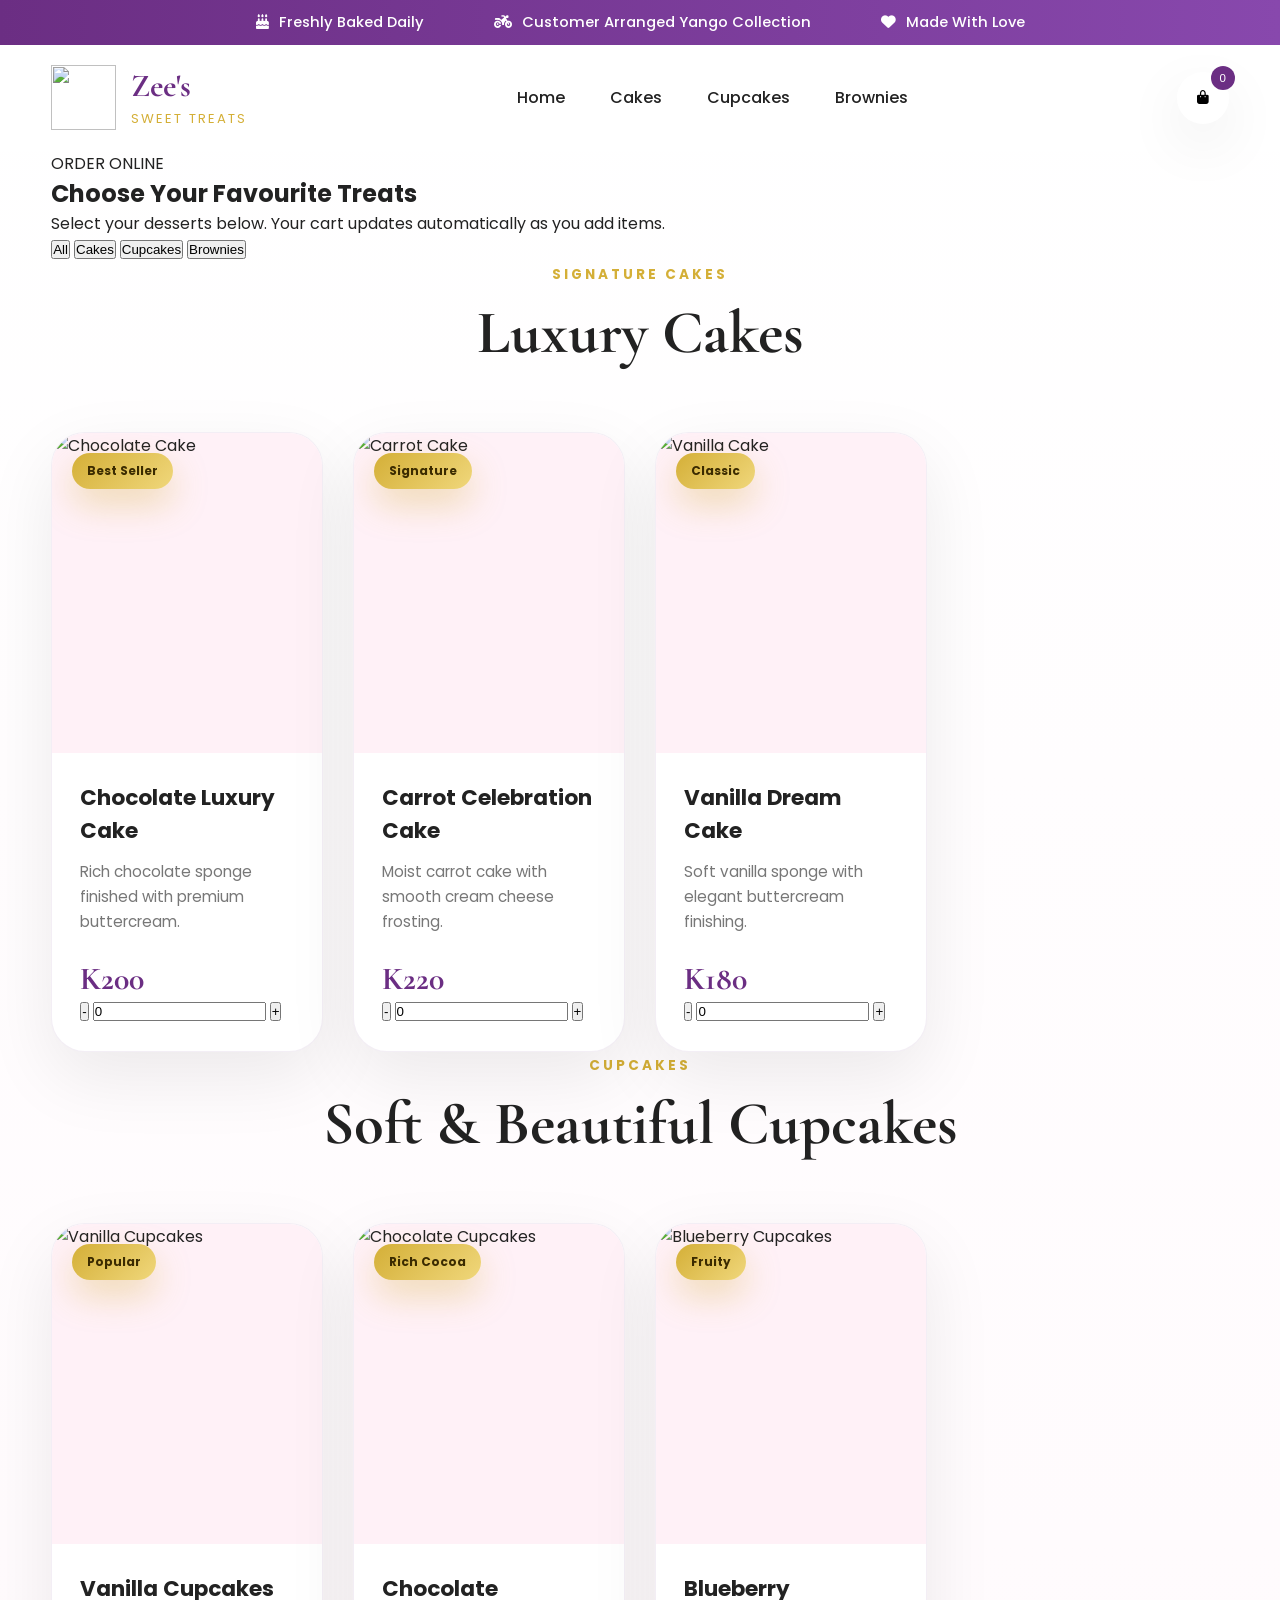
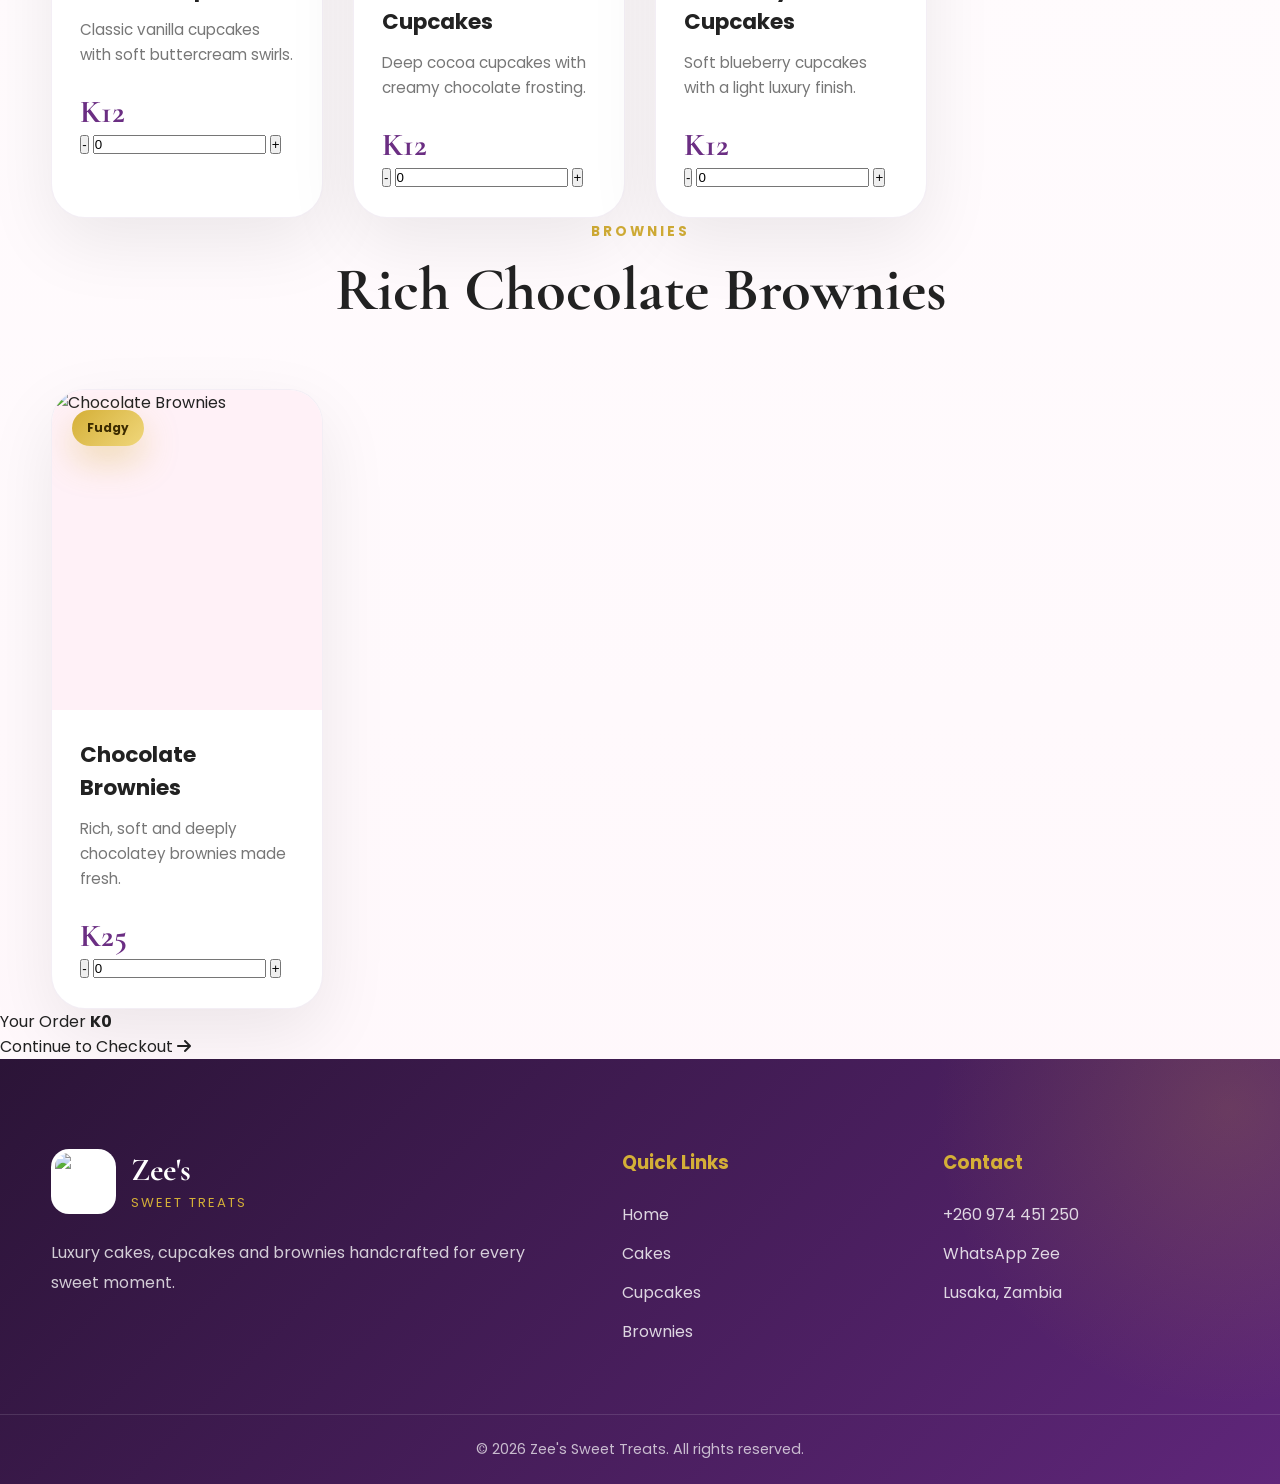
==== order.html @ d823a47c "Create order.html" ====
<!DOCTYPE html>
<html lang="en">

<head>

<meta charset="UTF-8">

<meta name="viewport" content="width=device-width, initial-scale=1.0">

<title>Order Online | Zee's Sweet Treats</title>

<meta
name="description"
content="Order luxury cakes, cupcakes and brownies online from Zee's Sweet Treats.">

<link rel="preconnect" href="https://fonts.googleapis.com">

<link rel="preconnect" href="https://fonts.gstatic.com" crossorigin>

<link href="https://fonts.googleapis.com/css2?family=Cormorant+Garamond:wght@400;500;600;700&family=Poppins:wght@300;400;500;600;700&display=swap" rel="stylesheet">

<link
rel="stylesheet"
href="https://cdnjs.cloudflare.com/ajax/libs/font-awesome/6.6.0/css/all.min.css"
/>

<link rel="stylesheet" href="style.css">

</head>

<body class="menu-page">

<!-- ======================================== -->
<!-- Announcement -->
<!-- ======================================== -->

<div class="announcement">

<div class="announcement-content">

<div class="announcement-item">

<i class="fa-solid fa-cake-candles"></i>

Freshly Baked Daily

</div>

<div class="announcement-item">

<i class="fa-solid fa-motorcycle"></i>

Customer Arranged Yango Collection

</div>

<div class="announcement-item">

<i class="fa-solid fa-heart"></i>

Made With Love

</div>

</div>

</div>

<!-- ======================================== -->
<!-- NAVIGATION -->
<!-- ======================================== -->

<header class="navbar">

<div class="container">

<a href="index.html" class="logo">

<img src="logo.png">

<div class="logo-text">

<h2>Zee's</h2>

<span>Sweet Treats</span>

</div>

</a>

<nav>

<ul>

<li><a href="index.html">Home</a></li>

<li><a href="#cakes">Cakes</a></li>

<li><a href="#cupcakes">Cupcakes</a></li>

<li><a href="#brownies">Brownies</a></li>

</ul>

</nav>

<div class="nav-buttons">

<button class="cart-button">

<i class="fa-solid fa-bag-shopping"></i>

<span class="cart-count">

0

</span>

</button>

</div>

</div>

</header>

<!-- ======================================== -->
<!-- HERO -->
<!-- ======================================== -->

<section class="menu-hero">

<div class="container">

<div class="menu-header">

<span>

ORDER ONLINE

</span>

<h1>

Choose Your

Favourite Treats

</h1>

<p>

Select your desserts below.
Your cart updates automatically as you add items.

</p>

</div>

</div>

</section>

<!-- ======================================== -->
<!-- CATEGORY FILTERS -->
<!-- ======================================== -->

<section class="category-filter">

<div class="container">

<div class="filter-buttons">

<button class="filter-btn active">

All

</button>

<button class="filter-btn">

Cakes

</button>

<button class="filter-btn">

Cupcakes

</button>

<button class="filter-btn">

Brownies

</button>

</div>

</div>

</section>

<!-- ======================================== -->
<!-- CAKES -->
<!-- ======================================== -->

<section
class="menu-products"
id="cakes">

<div class="container">

<div class="section-heading">

<span>

SIGNATURE CAKES

</span>

<h2>

Luxury Cakes

</h2>

</div>

<div class="product-grid">

<!-- Product -->

<div class="product-card">

<div class="product-image">

<img
src="images/products/chocolate-cake.png"
alt="Chocolate Cake">

<span class="product-badge">

Best Seller

</span>

</div>

<div class="product-info">

<h3>

Chocolate Luxury Cake

</h3>

<p>

Rich chocolate sponge finished with premium buttercream.

</p>

<div class="price">

K200

</div>

<div class="quantity-selector">

<button
class="minus"
data-product="Chocolate Luxury Cake">

-

</button>

<input
type="number"
value="0"
min="0"
readonly
id="qty-cake-1">

<button
class="plus"
data-name="Chocolate Luxury Cake"
data-price="200"
data-target="qty-cake-1">

+

</button>

</div>

</div>

</div>

<!-- Product -->

<div class="product-card">

<div class="product-image">

<img
src="images/products/carrot-cake.png"
alt="Carrot Cake">

<span class="product-badge">

Signature

</span>

</div>

<div class="product-info">

<h3>

Carrot Celebration Cake

</h3>

<p>

Moist carrot cake with smooth cream cheese frosting.

</p>

<div class="price">

K220

</div>

<div class="quantity-selector">

<button
class="minus"
data-product="Carrot Celebration Cake">

-

</button>

<input
type="number"
value="0"
min="0"
readonly
id="qty-cake-2">

<button
class="plus"
data-name="Carrot Celebration Cake"
data-price="220"
data-target="qty-cake-2">

+

</button>

</div>

</div>

</div>
<!-- Product -->

<div class="product-card">

<div class="product-image">

<img
src="images/products/vanilla-cake.png"
alt="Vanilla Cake">

<span class="product-badge">

Classic

</span>

</div>

<div class="product-info">

<h3>

Vanilla Dream Cake

</h3>

<p>

Soft vanilla sponge with elegant buttercream finishing.

</p>

<div class="price">

K180

</div>

<div class="quantity-selector">

<button
class="minus"
data-product="Vanilla Dream Cake">

-

</button>

<input
type="number"
value="0"
min="0"
readonly
id="qty-cake-3">

<button
class="plus"
data-name="Vanilla Dream Cake"
data-price="180"
data-target="qty-cake-3">

+

</button>

</div>

</div>

</div>

</div>

</div>

</section>

<!-- ======================================== -->
<!-- CUPCAKES -->
<!-- ======================================== -->

<section
class="menu-products"
id="cupcakes">

<div class="container">

<div class="section-heading">

<span>

CUPCAKES

</span>

<h2>

Soft & Beautiful Cupcakes

</h2>

</div>

<div class="product-grid">

<div class="product-card">

<div class="product-image">

<img
src="images/products/vanilla-cupcakes.png"
alt="Vanilla Cupcakes">

<span class="product-badge">

Popular

</span>

</div>

<div class="product-info">

<h3>

Vanilla Cupcakes

</h3>

<p>

Classic vanilla cupcakes with soft buttercream swirls.

</p>

<div class="price">

K12

</div>

<div class="quantity-selector">

<button
class="minus"
data-product="Vanilla Cupcakes">

-

</button>

<input
type="number"
value="0"
min="0"
readonly
id="qty-cup-1">

<button
class="plus"
data-name="Vanilla Cupcakes"
data-price="12"
data-target="qty-cup-1">

+

</button>

</div>

</div>

</div>

<div class="product-card">

<div class="product-image">

<img
src="images/products/chocolate-cupcakes.png"
alt="Chocolate Cupcakes">

<span class="product-badge">

Rich Cocoa

</span>

</div>

<div class="product-info">

<h3>

Chocolate Cupcakes

</h3>

<p>

Deep cocoa cupcakes with creamy chocolate frosting.

</p>

<div class="price">

K12

</div>

<div class="quantity-selector">

<button
class="minus"
data-product="Chocolate Cupcakes">

-

</button>

<input
type="number"
value="0"
min="0"
readonly
id="qty-cup-2">

<button
class="plus"
data-name="Chocolate Cupcakes"
data-price="12"
data-target="qty-cup-2">

+

</button>

</div>

</div>

</div>

<div class="product-card">

<div class="product-image">

<img
src="images/products/blueberry-cupcakes.png"
alt="Blueberry Cupcakes">

<span class="product-badge">

Fruity

</span>

</div>

<div class="product-info">

<h3>

Blueberry Cupcakes

</h3>

<p>

Soft blueberry cupcakes with a light luxury finish.

</p>

<div class="price">

K12

</div>

<div class="quantity-selector">

<button
class="minus"
data-product="Blueberry Cupcakes">

-

</button>

<input
type="number"
value="0"
min="0"
readonly
id="qty-cup-3">

<button
class="plus"
data-name="Blueberry Cupcakes"
data-price="12"
data-target="qty-cup-3">

+

</button>

</div>

</div>

</div>

</div>

</div>

</section>
<!-- ======================================== -->
<!-- BROWNIES -->
<!-- ======================================== -->

<section class="menu-products" id="brownies">

<div class="container">

<div class="section-heading">

<span>BROWNIES</span>

<h2>Rich Chocolate Brownies</h2>

</div>

<div class="product-grid">

<div class="product-card">

<div class="product-image">

<img src="images/products/brownies.png" alt="Chocolate Brownies">

<span class="product-badge">Fudgy</span>

</div>

<div class="product-info">

<h3>Chocolate Brownies</h3>

<p>Rich, soft and deeply chocolatey brownies made fresh.</p>

<div class="price">K25</div>

<div class="quantity-selector">

<button class="minus" data-product="Chocolate Brownies">-</button>

<input type="number" value="0" min="0" readonly id="qty-brownie-1">

<button class="plus" data-name="Chocolate Brownies" data-price="25" data-target="qty-brownie-1">+</button>

</div>

</div>

</div>

</div>

</div>

</section>

<!-- ======================================== -->
<!-- ORDER SUMMARY -->
<!-- ======================================== -->

<div class="order-summary-bar">

<div>

<span>Your Order</span>

<strong id="orderTotal">K0</strong>

</div>

<a href="checkout.html" id="checkoutBtn">

Continue to Checkout

<i class="fa-solid fa-arrow-right"></i>

</a>

</div>

<!-- ======================================== -->
<!-- FOOTER -->
<!-- ======================================== -->

<footer class="footer">

<div class="container footer-grid">

<div class="footer-brand">

<a href="index.html" class="logo footer-logo">

<img src="logo.png" alt="Zee's Sweet Treats Logo">

<div class="logo-text">

<h2>Zee's</h2>

<span>Sweet Treats</span>

</div>

</a>

<p>Luxury cakes, cupcakes and brownies handcrafted for every sweet moment.</p>

</div>

<div class="footer-links">

<h4>Quick Links</h4>

<a href="index.html">Home</a>

<a href="#cakes">Cakes</a>

<a href="#cupcakes">Cupcakes</a>

<a href="#brownies">Brownies</a>

</div>

<div class="footer-links">

<h4>Contact</h4>

<a href="tel:+260974451250">+260 974 451 250</a>

<a href="https://wa.me/260974451250" target="_blank">WhatsApp Zee</a>

<a href="#">Lusaka, Zambia</a>

</div>

</div>

<div class="footer-bottom">

<p>© 2026 Zee's Sweet Treats. All rights reserved.</p>

</div>

</footer>

<script src="order.js"></script>

</body>

</html>
---- style.css ----
/*====================================================

ZEE'S SWEET TREATS

Luxury Website

====================================================*/

@import url('https://fonts.googleapis.com/css2?family=Cormorant+Garamond:wght@400;500;600;700&family=Poppins:wght@300;400;500;600;700&display=swap');

:root{

--primary:#6B2E83;
--primary-light:#8D53B2;

--gold:#D4AF37;

--cream:#FFF8F3;

--pink:#FFF3F8;

--white:#ffffff;

--text:#222;

--text-light:#777;

--border:#ececec;

--radius:22px;

--transition:.35s ease;

--shadow:

0 20px 60px rgba(0,0,0,.08);

--shadow-hover:

0 30px 80px rgba(0,0,0,.14);

}

*{

margin:0;

padding:0;

box-sizing:border-box;

}

html{

scroll-behavior:smooth;

}

body{

font-family:Poppins,sans-serif;

background:

linear-gradient(180deg,#fff,#fff7fb);

color:var(--text);

overflow-x:hidden;

}

img{

max-width:100%;

display:block;

}

a{

text-decoration:none;

color:inherit;

}

.container{

width:min(1320px,92%);

margin:auto;

}

/*====================================

Announcement

====================================*/

.announcement{

background:

linear-gradient(90deg,

var(--primary),

#8848ad);

color:white;

padding:12px 0;

font-size:.92rem;

}

.announcement-content{

display:flex;

justify-content:center;

gap:70px;

flex-wrap:wrap;

}

.announcement-item{

display:flex;

align-items:center;

gap:10px;

font-weight:500;

}

/*====================================

Navbar

====================================*/

.navbar{

position:sticky;

top:0;

z-index:999;

backdrop-filter:blur(18px);

background:

rgba(255,255,255,.75);

border-bottom:

1px solid rgba(255,255,255,.4);

}

.navbar .container{

display:flex;

align-items:center;

justify-content:space-between;

padding:20px 0;

}

.logo{

display:flex;

align-items:center;

gap:15px;

}

.logo img{

width:65px;

height:65px;

object-fit:contain;

}

.logo-text h2{

font-family:

'Cormorant Garamond',serif;

font-size:2rem;

color:var(--primary);

}

.logo-text span{

font-size:.82rem;

letter-spacing:2px;

color:var(--gold);

text-transform:uppercase;

}

nav ul{

display:flex;

list-style:none;

gap:45px;

}

nav li{

position:relative;

}

nav a{

font-weight:500;

transition:.3s;

}

nav a:hover{

color:var(--primary);

}

nav a::after{

content:"";

position:absolute;

left:0;

bottom:-8px;

width:0;

height:2px;

background:var(--gold);

transition:.35s;

}

nav a:hover::after{

width:100%;

}

.nav-buttons{

display:flex;

align-items:center;

gap:18px;

}

.cart-button{

width:52px;

height:52px;

border-radius:50%;

border:none;

cursor:pointer;

background:white;

box-shadow:var(--shadow);

position:relative;

transition:.35s;

}

.cart-button:hover{

transform:translateY(-3px);

box-shadow:var(--shadow-hover);

}

.cart-count{

position:absolute;

top:-6px;

right:-6px;

background:var(--primary);

color:white;

width:24px;

height:24px;

display:flex;

align-items:center;

justify-content:center;

border-radius:50%;

font-size:.72rem;

}

.order-button{

padding:15px 28px;

border-radius:999px;

background:

linear-gradient(135deg,

var(--primary),

#9E62C2);

color:white;

font-weight:600;

transition:var(--transition);

box-shadow:

0 18px 40px rgba(107,46,131,.25);

}

.order-button:hover{

transform:translateY(-3px);

}

/*====================================

Hero

====================================*/

.hero{

padding:120px 0;

position:relative;

overflow:hidden;

}

.hero::before{

content:"";

position:absolute;

width:900px;

height:900px;

right:-320px;

top:-300px;

background:

radial-gradient(

rgba(212,175,55,.18),

transparent 70%

);

border-radius:50%;

}

.hero::after{

content:"";

position:absolute;

width:700px;

height:700px;

left:-300px;

bottom:-260px;

background:

radial-gradient(

rgba(107,46,131,.12),

transparent 70%

);

border-radius:50%;

}

.hero-grid{

display:grid;

grid-template-columns:

1fr

650px;

align-items:center;

gap:70px;

position:relative;

z-index:2;

}

.hero-badge{

display:inline-flex;

gap:12px;

padding:12px 20px;

border-radius:999px;

background:white;

box-shadow:var(--shadow);

margin-bottom:30px;

color:var(--primary);

font-weight:600;

}

.hero h1{

font-family:

'Cormorant Garamond',serif;

font-size:5rem;

line-height:1.05;

margin-bottom:25px;

}

.hero h1 span{

display:block;

color:var(--primary);

}

.hero p{

font-size:1.1rem;

color:var(--text-light);

line-height:1.9;

max-width:650px;

margin-bottom:40px;

}

.hero-buttons{

display:flex;

gap:20px;

margin-bottom:45px;

}

.primary-btn{

display:inline-flex;

align-items:center;

gap:12px;

padding:18px 34px;

border-radius:999px;

background:

linear-gradient(

135deg,

var(--primary),

#9B63BF);

color:white;

font-weight:600;

transition:.35s;

box-shadow:

0 25px 60px rgba(107,46,131,.22);

}

.primary-btn:hover{

transform:translateY(-4px);

}

.secondary-btn{

padding:18px 34px;

border-radius:999px;

border:2px solid var(--primary);

color:var(--primary);

font-weight:600;

transition:.35s;

}

.secondary-btn:hover{

background:var(--primary);

color:white;

}

.hero-features{

display:flex;

gap:35px;

margin-top:20px;

}

.feature{

display:flex;

align-items:center;

gap:15px;

}

.feature .icon{

width:60px;

height:60px;

border-radius:18px;

background:white;

display:flex;

align-items:center;

justify-content:center;

box-shadow:var(--shadow);

color:var(--primary);

font-size:1.2rem;

}

.feature h4{

margin-bottom:4px;

}

.feature p{

margin:0;

font-size:.9rem;

}
/*====================================

Hero Image

====================================*/

.hero-right{

position:relative;

}

.hero-image{

position:relative;

border-radius:45px;

background:

linear-gradient(145deg,

rgba(255,255,255,.9),

rgba(255,243,248,.9));

padding:35px;

box-shadow:

0 40px 100px rgba(107,46,131,.18);

}

.hero-image::before{

content:"";

position:absolute;

inset:30px;

border-radius:35px;

background:

radial-gradient(

rgba(212,175,55,.28),

transparent 70%);

z-index:-1;

filter:blur(40px);

}

.hero-image img{

width:100%;

height:620px;

object-fit:cover;

border-radius:36px;

}

.floating-card{

position:absolute;

background:

rgba(255,255,255,.88);

backdrop-filter:blur(16px);

border:

1px solid rgba(255,255,255,.6);

box-shadow:var(--shadow);

border-radius:22px;

padding:18px 24px;

animation:float 4s ease-in-out infinite;

}

.floating-card h5{

color:var(--gold);

font-size:1rem;

margin-bottom:5px;

}

.floating-card p{

margin:0;

font-size:.9rem;

color:var(--text);

font-weight:600;

}

.card-one{

left:-35px;

top:70px;

}

.card-two{

right:-30px;

bottom:80px;

animation-delay:1s;

}

@keyframes float{

0%,100%{

transform:translateY(0);

}

50%{

transform:translateY(-14px);

}

}

/*====================================

Section Headings

====================================*/

.section-heading{

text-align:center;

max-width:760px;

margin:0 auto 65px;

}

.section-heading span{

display:inline-block;

color:var(--gold);

font-size:.85rem;

letter-spacing:3px;

font-weight:700;

text-transform:uppercase;

margin-bottom:15px;

}

.section-heading h2{

font-family:

'Cormorant Garamond',serif;

font-size:3.8rem;

line-height:1.1;

color:var(--text);

margin-bottom:18px;

}

.section-heading p{

color:var(--text-light);

font-size:1.05rem;

line-height:1.8;

}

/*====================================

Services

====================================*/

.services{

padding:110px 0;

background:white;

position:relative;

}

.services-grid{

display:grid;

grid-template-columns:repeat(4,1fr);

gap:28px;

}

.service-card{

background:

linear-gradient(180deg,

#fff,

#fff8fb);

border:1px solid rgba(107,46,131,.08);

border-radius:30px;

padding:40px 30px;

text-align:center;

box-shadow:

0 20px 60px rgba(0,0,0,.05);

transition:.35s;

position:relative;

overflow:hidden;

}

.service-card::before{

content:"";

position:absolute;

inset:0;

background:

linear-gradient(

135deg,

rgba(107,46,131,.06),

rgba(212,175,55,.08));

opacity:0;

transition:.35s;

}

.service-card:hover::before{

opacity:1;

}

.service-card:hover{

transform:translateY(-10px);

box-shadow:var(--shadow-hover);

}

.service-icon{

width:78px;

height:78px;

border-radius:24px;

margin:0 auto 25px;

display:flex;

align-items:center;

justify-content:center;

background:

linear-gradient(135deg,

var(--primary),

#9B63BF);

color:white;

font-size:1.7rem;

box-shadow:

0 22px 45px rgba(107,46,131,.22);

position:relative;

z-index:2;

}

.service-card h3{

font-size:1.35rem;

margin-bottom:14px;

position:relative;

z-index:2;

}

.service-card p{

color:var(--text-light);

line-height:1.75;

font-size:.95rem;

position:relative;

z-index:2;

}

/*====================================

Products

====================================*/

.products{

padding:120px 0;

background:

linear-gradient(180deg,

#fff8fb,

#ffffff);

}

.product-grid{

display:grid;

grid-template-columns:repeat(4,1fr);

gap:30px;

}

.product-card{

background:white;

border-radius:34px;

overflow:hidden;

box-shadow:

0 25px 70px rgba(0,0,0,.08);

transition:.4s;

border:1px solid rgba(107,46,131,.08);

position:relative;

}

.product-card:hover{

transform:translateY(-12px);

box-shadow:

0 35px 95px rgba(107,46,131,.17);

}

.product-image{

height:320px;

position:relative;

overflow:hidden;

background:#fff1f7;

}

.product-image img{

width:100%;

height:100%;

object-fit:cover;

transition:.6s;

}

.product-card:hover .product-image img{

transform:scale(1.08);

}

.product-badge{

position:absolute;

top:20px;

left:20px;

background:

linear-gradient(135deg,

var(--gold),

#F0D77B);

color:#3b2b00;

font-weight:700;

font-size:.75rem;

padding:9px 15px;

border-radius:999px;

box-shadow:

0 15px 35px rgba(212,175,55,.35);

}

.product-info{

padding:28px;

}

.product-rating{

color:var(--gold);

font-size:.8rem;

display:flex;

gap:4px;

margin-bottom:14px;

}

.product-info h3{

font-size:1.35rem;

margin-bottom:12px;

color:var(--text);

}

.product-info p{

color:var(--text-light);

line-height:1.65;

font-size:.95rem;

margin-bottom:25px;

}

.product-bottom{

display:flex;

align-items:center;

justify-content:space-between;

gap:18px;

}

.price{

font-family:

'Cormorant Garamond',serif;

font-size:2rem;

font-weight:700;

color:var(--primary);

}

.add-cart{

border:none;

padding:13px 18px;

border-radius:999px;

background:

linear-gradient(

135deg,

var(--primary),

#9B63BF);

color:white;

font-weight:600;

cursor:pointer;

display:flex;

align-items:center;

gap:9px;

transition:.35s;

}

.add-cart:hover{

transform:translateY(-3px);

box-shadow:

0 18px 40px rgba(107,46,131,.25);

}

.center-button{

display:flex;

justify-content:center;

margin-top:60px;

}
/*====================================

Custom Cakes Section

====================================*/

.custom-section{

padding:120px 0;

background:white;

}

.custom-card{

display:grid;

grid-template-columns:1.05fr .95fr;

gap:60px;

align-items:center;

background:

linear-gradient(135deg,

var(--primary),

#9B63BF);

border-radius:46px;

overflow:hidden;

padding:70px;

position:relative;

box-shadow:

0 40px 100px rgba(107,46,131,.25);

}

.custom-card::before{

content:"";

position:absolute;

width:500px;

height:500px;

right:-180px;

top:-160px;

border-radius:50%;

background:

radial-gradient(

rgba(212,175,55,.35),

transparent 70%);

}

.custom-card::after{

content:"";

position:absolute;

width:400px;

height:400px;

left:-150px;

bottom:-180px;

border-radius:50%;

background:

radial-gradient(

rgba(255,255,255,.18),

transparent 70%);

}

.custom-content{

position:relative;

z-index:2;

color:white;

}

.custom-label{

display:inline-block;

color:var(--gold);

font-size:.82rem;

font-weight:700;

letter-spacing:3px;

margin-bottom:18px;

}

.custom-content h2{

font-family:

'Cormorant Garamond',serif;

font-size:4rem;

line-height:1.05;

margin-bottom:22px;

}

.custom-content p{

font-size:1.05rem;

line-height:1.85;

opacity:.9;

margin-bottom:32px;

max-width:620px;

}

.custom-list{

display:grid;

grid-template-columns:repeat(2,1fr);

gap:16px 28px;

margin-bottom:38px;

}

.custom-list div{

display:flex;

align-items:center;

gap:12px;

font-weight:600;

}

.custom-list i{

color:var(--gold);

}

.custom-content .primary-btn{

background:white;

color:var(--primary);

box-shadow:

0 25px 60px rgba(0,0,0,.18);

}

.custom-image{

position:relative;

z-index:2;

}

.custom-image img{

width:100%;

height:520px;

object-fit:cover;

border-radius:36px;

box-shadow:

0 35px 80px rgba(0,0,0,.25);

}

/*====================================

Yango Section

====================================*/

.yango-section{

padding:120px 0;

background:

linear-gradient(180deg,

#fff8fb,

#fff);

}

.steps-grid{

display:grid;

grid-template-columns:repeat(4,1fr);

gap:28px;

}

.step-card{

background:white;

border-radius:30px;

padding:38px 30px;

box-shadow:

0 25px 70px rgba(0,0,0,.07);

border:1px solid rgba(107,46,131,.08);

transition:.35s;

position:relative;

overflow:hidden;

}

.step-card::before{

content:"";

position:absolute;

width:160px;

height:160px;

right:-70px;

top:-70px;

border-radius:50%;

background:

radial-gradient(

rgba(212,175,55,.22),

transparent 70%);

}

.step-card:hover{

transform:translateY(-10px);

box-shadow:var(--shadow-hover);

}

.step-number{

font-family:

'Cormorant Garamond',serif;

font-size:3rem;

font-weight:700;

color:rgba(107,46,131,.18);

margin-bottom:18px;

}

.step-card h3{

font-size:1.3rem;

margin-bottom:14px;

color:var(--primary);

}

.step-card p{

color:var(--text-light);

line-height:1.75;

font-size:.95rem;

}

/*====================================

FAQ

====================================*/

.faq{

padding:120px 0;

background:white;

}

.faq-grid{

max-width:900px;

margin:auto;

display:grid;

gap:18px;

}

.faq-card{

background:

linear-gradient(180deg,

#fff,

#fff8fb);

border:1px solid rgba(107,46,131,.09);

border-radius:24px;

box-shadow:

0 18px 50px rgba(0,0,0,.05);

overflow:hidden;

}

.faq-question{

width:100%;

border:none;

background:transparent;

padding:24px 28px;

display:flex;

align-items:center;

justify-content:space-between;

cursor:pointer;

font-family:Poppins,sans-serif;

font-size:1rem;

font-weight:600;

color:var(--text);

text-align:left;

}

.faq-question i{

color:var(--primary);

transition:.35s;

}

.faq-card.active .faq-question i{

transform:rotate(180deg);

}

.faq-answer{

max-height:0;

overflow:hidden;

transition:max-height .35s ease;

}

.faq-answer p{

padding:0 28px 24px;

color:var(--text-light);

line-height:1.75;

font-size:.95rem;

}

/*====================================

Footer

====================================*/

.footer{

background:

linear-gradient(135deg,

#2b1437,

#5f267a);

color:white;

padding:90px 0 0;

position:relative;

overflow:hidden;

}

.footer::before{

content:"";

position:absolute;

width:600px;

height:600px;

right:-250px;

top:-250px;

border-radius:50%;

background:

radial-gradient(

rgba(212,175,55,.18),

transparent 70%);

}

.footer-grid{

display:grid;

grid-template-columns:1.4fr .7fr .8fr;

gap:70px;

position:relative;

z-index:2;

}

.footer-logo img{

background:white;

border-radius:18px;

padding:4px;

}

.footer .logo-text h2{

color:white;

}

.footer-brand p{

margin-top:24px;

line-height:1.85;

opacity:.78;

max-width:480px;

}

.footer-links{

display:flex;

flex-direction:column;

gap:14px;

}

.footer-links h4{

font-size:1.15rem;

margin-bottom:12px;

color:var(--gold);

}

.footer-links a{

opacity:.82;

transition:.3s;

}

.footer-links a:hover{

opacity:1;

color:var(--gold);

transform:translateX(4px);

}

.footer-bottom{

margin-top:70px;

padding:24px 0;

border-top:1px solid rgba(255,255,255,.12);

text-align:center;

position:relative;

z-index:2;

}

.footer-bottom p{

opacity:.7;

font-size:.9rem;

}

/*====================================

Floating Cart

====================================*/

.floating-cart{

position:fixed;

right:30px;

bottom:30px;

z-index:999;

background:

rgba(255,255,255,.92);

backdrop-filter:blur(18px);

border:1px solid rgba(255,255,255,.7);

border-radius:24px;

box-shadow:

0 25px 80px rgba(107,46,131,.22);

padding:16px;

display:flex;

align-items:center;

gap:18px;

transform:translateY(140%);

opacity:0;

transition:.4s;

}

.floating-cart.show{

transform:translateY(0);

opacity:1;

}

.floating-cart span{

display:block;

font-size:.75rem;

color:var(--text-light);

margin-bottom:4px;

}

.floating-cart strong{

font-size:1.2rem;

color:var(--primary);

}

.floating-cart a{

background:

linear-gradient(135deg,

var(--primary),

#9B63BF);

color:white;

border-radius:999px;

padding:13px 20px;

display:flex;

align-items:center;

gap:10px;

font-weight:600;

}
/*====================================

Responsive Design

====================================*/

@media(max-width:1200px){

.hero-grid,
.custom-card{

grid-template-columns:1fr;

gap:60px;

}

.hero{

padding:90px 0;

}

.hero h1{

font-size:4rem;

}

.product-grid{

grid-template-columns:repeat(2,1fr);

}

.services-grid{

grid-template-columns:repeat(2,1fr);

}

.steps-grid{

grid-template-columns:repeat(2,1fr);

}

.footer-grid{

grid-template-columns:1fr 1fr;

}

}

@media(max-width:900px){

.navbar .container{

padding:18px 0;

}

nav{

display:none;

}

.hero{

text-align:center;

}

.hero-buttons{

justify-content:center;

flex-wrap:wrap;

}

.hero-features{

justify-content:center;

flex-wrap:wrap;

}

.hero-image img{

height:450px;

}

.custom-card{

padding:45px;

}

.custom-content h2{

font-size:3rem;

}

.custom-list{

grid-template-columns:1fr;

}

.footer-grid{

grid-template-columns:1fr;

gap:45px;

}

}

@media(max-width:768px){

.hero h1{

font-size:3rem;

}

.section-heading h2{

font-size:2.6rem;

}

.product-grid{

grid-template-columns:1fr;

}

.services-grid{

grid-template-columns:1fr;

}

.steps-grid{

grid-template-columns:1fr;

}

.hero-image{

padding:20px;

}

.hero-image img{

height:380px;

}

.floating-card{

display:none;

}

.announcement-content{

gap:18px;

font-size:.8rem;

}

.order-button{

display:none;

}

.floating-cart{

right:15px;

left:15px;

bottom:15px;

justify-content:space-between;

}

}

@media(max-width:480px){

.logo img{

width:55px;

height:55px;

}

.logo-text h2{

font-size:1.6rem;

}

.hero{

padding:70px 0;

}

.hero h1{

font-size:2.4rem;

}

.primary-btn,

.secondary-btn{

width:100%;

justify-content:center;

}

.custom-card{

padding:30px;

border-radius:28px;

}

.custom-content h2{

font-size:2.2rem;

}

.section-heading{

margin-bottom:45px;

}

.section-heading h2{

font-size:2rem;

}

.service-card,

.step-card,

.product-card{

border-radius:24px;

}

}

/*====================================

Reveal Animation

====================================*/

.reveal{

opacity:0;

transform:translateY(60px);

transition:

opacity .8s ease,

transform .8s ease;

}

.reveal.active{

opacity:1;

transform:translateY(0);

}

/*====================================

Smooth Hover Effects

====================================*/

img{

transition:

transform .6s ease,

filter .6s ease;

}

.product-card:hover img,

.custom-image:hover img{

transform:scale(1.06);

}

.primary-btn,

.order-button,

.add-cart,

.secondary-btn{

transition:

transform .35s ease,

box-shadow .35s ease,

background .35s ease;

}

.primary-btn:hover,

.order-button:hover,

.add-cart:hover{

transform:translateY(-5px);

}

.service-card,

.product-card,

.step-card{

transition:

transform .35s ease,

box-shadow .35s ease;

}

/*====================================

Scrollbar

====================================*/

::-webkit-scrollbar{

width:10px;

}

::-webkit-scrollbar-track{

background:#f8f5f8;

}

::-webkit-scrollbar-thumb{

background:

linear-gradient(

180deg,

var(--primary),

var(--gold));

border-radius:999px;

}

::-webkit-scrollbar-thumb:hover{

background:

linear-gradient(

180deg,

#53236A,

#B88A14);

}

/*====================================

Selection

====================================*/

::selection{

background:var(--primary);

color:white;

}

/*====================================

Page Fade

====================================*/

body{

animation:

fadeIn .8s ease;

}

@keyframes fadeIn{

from{

opacity:0;

}

to{

opacity:1;

}

}

/*====================================

FAQ Active State

====================================*/

.faq-card.active .faq-answer{

max-height:250px;

}

/*====================================

Utility Classes

====================================*/

.text-center{

text-align:center;

}

.mt-1{

margin-top:10px;

}

.mt-2{

margin-top:20px;

}

.mt-3{

margin-top:30px;

}

.mt-4{

margin-top:40px;

}

.mb-1{

margin-bottom:10px;

}

.mb-2{

margin-bottom:20px;

}

.mb-3{

margin-bottom:30px;

}

.mb-4{

margin-bottom:40px;

}

.hidden{

display:none;

}

.show{

display:block;

}
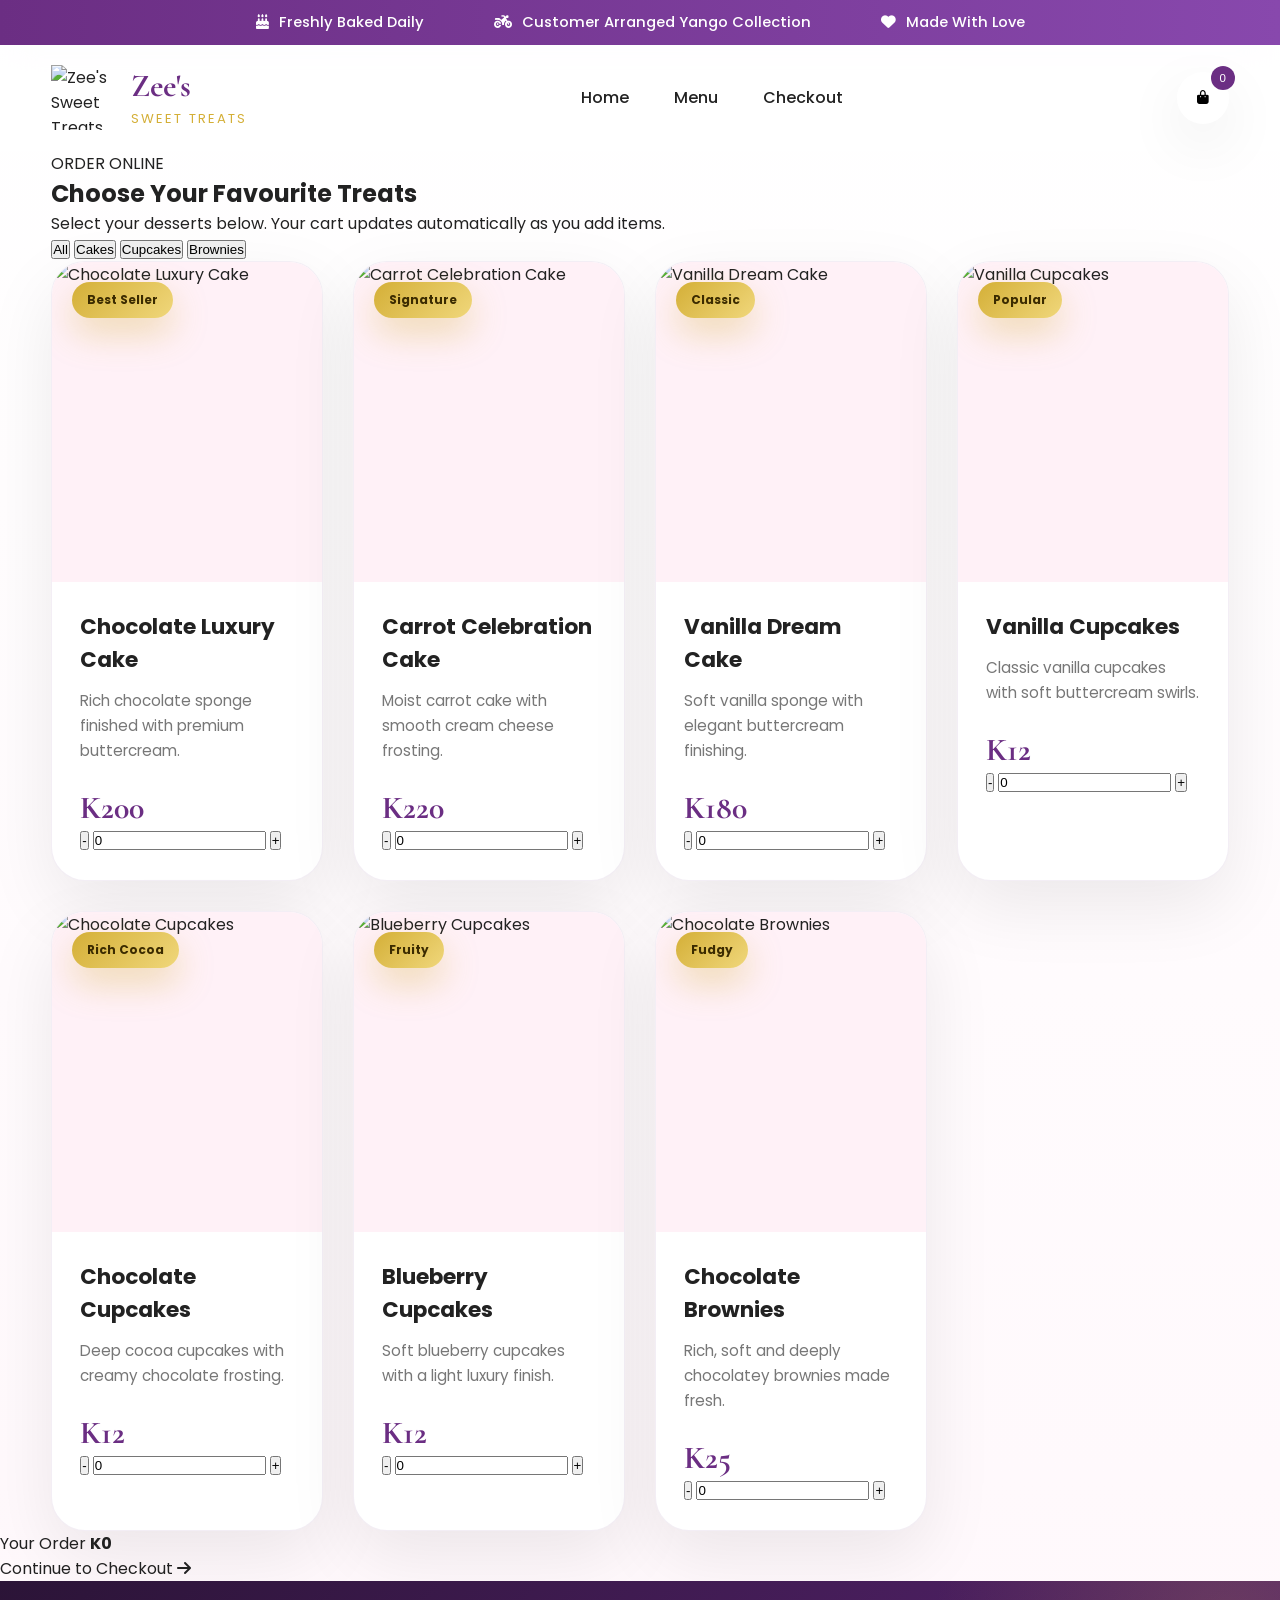
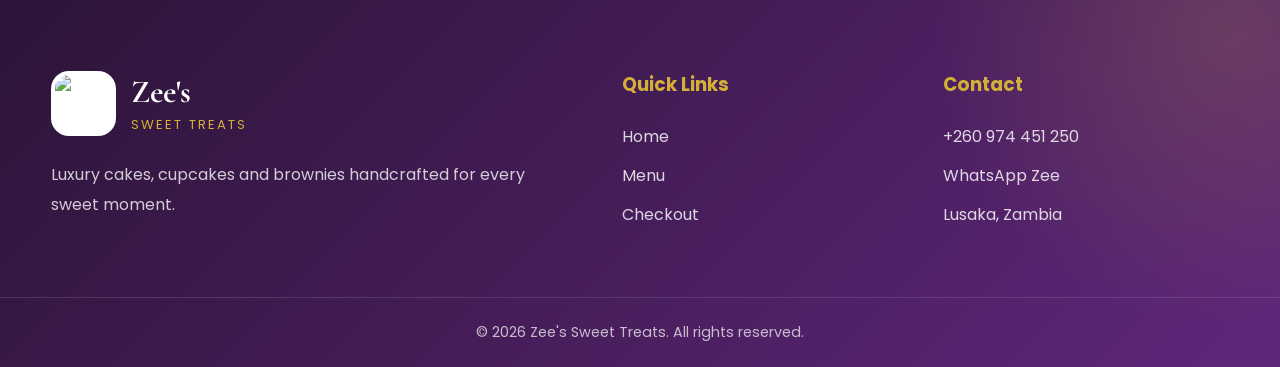
==== commit 2538ed7f: "Update order.html" ====
--- a/order.html
+++ b/order.html
@@ -1,838 +1,146 @@
 <!DOCTYPE html>
 <html lang="en">
+<head>
+  <meta charset="UTF-8" />
+  <meta name="viewport" content="width=device-width, initial-scale=1.0" />
 
-<head>
+  <title>Order Online | Zee's Sweet Treats</title>
 
-<meta charset="UTF-8">
+  <link rel="preconnect" href="https://fonts.googleapis.com">
+  <link rel="preconnect" href="https://fonts.gstatic.com" crossorigin>
+  <link href="https://fonts.googleapis.com/css2?family=Cormorant+Garamond:wght@400;500;600;700&family=Poppins:wght@300;400;500;600;700&display=swap" rel="stylesheet">
 
-<meta name="viewport" content="width=device-width, initial-scale=1.0">
-
-<title>Order Online | Zee's Sweet Treats</title>
-
-<meta
-name="description"
-content="Order luxury cakes, cupcakes and brownies online from Zee's Sweet Treats.">
-
-<link rel="preconnect" href="https://fonts.googleapis.com">
-
-<link rel="preconnect" href="https://fonts.gstatic.com" crossorigin>
-
-<link href="https://fonts.googleapis.com/css2?family=Cormorant+Garamond:wght@400;500;600;700&family=Poppins:wght@300;400;500;600;700&display=swap" rel="stylesheet">
-
-<link
-rel="stylesheet"
-href="https://cdnjs.cloudflare.com/ajax/libs/font-awesome/6.6.0/css/all.min.css"
-/>
-
-<link rel="stylesheet" href="style.css">
-
+  <link rel="stylesheet" href="https://cdnjs.cloudflare.com/ajax/libs/font-awesome/6.6.0/css/all.min.css" />
+  <link rel="stylesheet" href="style.css" />
 </head>
 
 <body class="menu-page">
 
-<!-- ======================================== -->
-<!-- Announcement -->
-<!-- ======================================== -->
+  <div class="announcement">
+    <div class="announcement-content">
+      <div class="announcement-item">
+        <i class="fa-solid fa-cake-candles"></i>
+        Freshly Baked Daily
+      </div>
 
-<div class="announcement">
+      <div class="announcement-item">
+        <i class="fa-solid fa-motorcycle"></i>
+        Customer Arranged Yango Collection
+      </div>
 
-<div class="announcement-content">
+      <div class="announcement-item">
+        <i class="fa-solid fa-heart"></i>
+        Made With Love
+      </div>
+    </div>
+  </div>
 
-<div class="announcement-item">
+  <header class="navbar">
+    <div class="container">
+      <a href="index.html" class="logo">
+        <img src="logo.png" alt="Zee's Sweet Treats Logo" />
 
-<i class="fa-solid fa-cake-candles"></i>
+        <div class="logo-text">
+          <h2>Zee's</h2>
+          <span>Sweet Treats</span>
+        </div>
+      </a>
 
-Freshly Baked Daily
+      <nav>
+        <ul>
+          <li><a href="index.html">Home</a></li>
+          <li><a href="#menu">Menu</a></li>
+          <li><a href="checkout.html">Checkout</a></li>
+        </ul>
+      </nav>
 
-</div>
+      <div class="nav-buttons">
+        <button class="cart-button" type="button">
+          <i class="fa-solid fa-bag-shopping"></i>
+          <span class="cart-count">0</span>
+        </button>
+      </div>
+    </div>
+  </header>
 
-<div class="announcement-item">
+  <section class="menu-hero">
+    <div class="container">
+      <div class="menu-header">
+        <span>ORDER ONLINE</span>
+        <h1>Choose Your Favourite Treats</h1>
+        <p>Select your desserts below. Your cart updates automatically as you add items.</p>
+      </div>
+    </div>
+  </section>
 
-<i class="fa-solid fa-motorcycle"></i>
+  <section class="category-filter" id="menu">
+    <div class="container">
+      <div class="filter-buttons">
+        <button class="filter-btn active" type="button" data-category="All">All</button>
+        <button class="filter-btn" type="button" data-category="Cakes">Cakes</button>
+        <button class="filter-btn" type="button" data-category="Cupcakes">Cupcakes</button>
+        <button class="filter-btn" type="button" data-category="Brownies">Brownies</button>
+      </div>
+    </div>
+  </section>
 
-Customer Arranged Yango Collection
+  <section class="menu-products">
+    <div class="container">
+      <div id="productContainer" class="product-grid"></div>
+    </div>
+  </section>
 
-</div>
+  <div class="order-summary-bar">
+    <div>
+      <span>Your Order</span>
+      <strong id="orderTotal">K0</strong>
+    </div>
 
-<div class="announcement-item">
+    <a href="checkout.html" id="checkoutBtn">
+      Continue to Checkout
+      <i class="fa-solid fa-arrow-right"></i>
+    </a>
+  </div>
 
-<i class="fa-solid fa-heart"></i>
+  <footer class="footer">
+    <div class="container footer-grid">
+      <div class="footer-brand">
+        <a href="index.html" class="logo footer-logo">
+          <img src="logo.png" alt="Zee's Sweet Treats Logo" />
 
-Made With Love
+          <div class="logo-text">
+            <h2>Zee's</h2>
+            <span>Sweet Treats</span>
+          </div>
+        </a>
 
-</div>
+        <p>Luxury cakes, cupcakes and brownies handcrafted for every sweet moment.</p>
+      </div>
 
-</div>
+      <div class="footer-links">
+        <h4>Quick Links</h4>
+        <a href="index.html">Home</a>
+        <a href="#menu">Menu</a>
+        <a href="checkout.html">Checkout</a>
+      </div>
 
-</div>
+      <div class="footer-links">
+        <h4>Contact</h4>
+        <a href="tel:+260974451250">+260 974 451 250</a>
+        <a href="https://wa.me/260974451250" target="_blank">WhatsApp Zee</a>
+        <a href="#">Lusaka, Zambia</a>
+      </div>
+    </div>
 
-<!-- ======================================== -->
-<!-- NAVIGATION -->
-<!-- ======================================== -->
+    <div class="footer-bottom">
+      <p>© 2026 Zee's Sweet Treats. All rights reserved.</p>
+    </div>
+  </footer>
 
-<header class="navbar">
-
-<div class="container">
-
-<a href="index.html" class="logo">
-
-<img src="logo.png">
-
-<div class="logo-text">
-
-<h2>Zee's</h2>
-
-<span>Sweet Treats</span>
-
-</div>
-
-</a>
-
-<nav>
-
-<ul>
-
-<li><a href="index.html">Home</a></li>
-
-<li><a href="#cakes">Cakes</a></li>
-
-<li><a href="#cupcakes">Cupcakes</a></li>
-
-<li><a href="#brownies">Brownies</a></li>
-
-</ul>
-
-</nav>
-
-<div class="nav-buttons">
-
-<button class="cart-button">
-
-<i class="fa-solid fa-bag-shopping"></i>
-
-<span class="cart-count">
-
-0
-
-</span>
-
-</button>
-
-</div>
-
-</div>
-
-</header>
-
-<!-- ======================================== -->
-<!-- HERO -->
-<!-- ======================================== -->
-
-<section class="menu-hero">
-
-<div class="container">
-
-<div class="menu-header">
-
-<span>
-
-ORDER ONLINE
-
-</span>
-
-<h1>
-
-Choose Your
-
-Favourite Treats
-
-</h1>
-
-<p>
-
-Select your desserts below.
-Your cart updates automatically as you add items.
-
-</p>
-
-</div>
-
-</div>
-
-</section>
-
-<!-- ======================================== -->
-<!-- CATEGORY FILTERS -->
-<!-- ======================================== -->
-
-<section class="category-filter">
-
-<div class="container">
-
-<div class="filter-buttons">
-
-<button class="filter-btn active">
-
-All
-
-</button>
-
-<button class="filter-btn">
-
-Cakes
-
-</button>
-
-<button class="filter-btn">
-
-Cupcakes
-
-</button>
-
-<button class="filter-btn">
-
-Brownies
-
-</button>
-
-</div>
-
-</div>
-
-</section>
-
-<!-- ======================================== -->
-<!-- CAKES -->
-<!-- ======================================== -->
-
-<section
-class="menu-products"
-id="cakes">
-
-<div class="container">
-
-<div class="section-heading">
-
-<span>
-
-SIGNATURE CAKES
-
-</span>
-
-<h2>
-
-Luxury Cakes
-
-</h2>
-
-</div>
-
-<div class="product-grid">
-
-<!-- Product -->
-
-<div class="product-card">
-
-<div class="product-image">
-
-<img
-src="images/products/chocolate-cake.png"
-alt="Chocolate Cake">
-
-<span class="product-badge">
-
-Best Seller
-
-</span>
-
-</div>
-
-<div class="product-info">
-
-<h3>
-
-Chocolate Luxury Cake
-
-</h3>
-
-<p>
-
-Rich chocolate sponge finished with premium buttercream.
-
-</p>
-
-<div class="price">
-
-K200
-
-</div>
-
-<div class="quantity-selector">
-
-<button
-class="minus"
-data-product="Chocolate Luxury Cake">
-
--
-
-</button>
-
-<input
-type="number"
-value="0"
-min="0"
-readonly
-id="qty-cake-1">
-
-<button
-class="plus"
-data-name="Chocolate Luxury Cake"
-data-price="200"
-data-target="qty-cake-1">
-
-+
-
-</button>
-
-</div>
-
-</div>
-
-</div>
-
-<!-- Product -->
-
-<div class="product-card">
-
-<div class="product-image">
-
-<img
-src="images/products/carrot-cake.png"
-alt="Carrot Cake">
-
-<span class="product-badge">
-
-Signature
-
-</span>
-
-</div>
-
-<div class="product-info">
-
-<h3>
-
-Carrot Celebration Cake
-
-</h3>
-
-<p>
-
-Moist carrot cake with smooth cream cheese frosting.
-
-</p>
-
-<div class="price">
-
-K220
-
-</div>
-
-<div class="quantity-selector">
-
-<button
-class="minus"
-data-product="Carrot Celebration Cake">
-
--
-
-</button>
-
-<input
-type="number"
-value="0"
-min="0"
-readonly
-id="qty-cake-2">
-
-<button
-class="plus"
-data-name="Carrot Celebration Cake"
-data-price="220"
-data-target="qty-cake-2">
-
-+
-
-</button>
-
-</div>
-
-</div>
-
-</div>
-<!-- Product -->
-
-<div class="product-card">
-
-<div class="product-image">
-
-<img
-src="images/products/vanilla-cake.png"
-alt="Vanilla Cake">
-
-<span class="product-badge">
-
-Classic
-
-</span>
-
-</div>
-
-<div class="product-info">
-
-<h3>
-
-Vanilla Dream Cake
-
-</h3>
-
-<p>
-
-Soft vanilla sponge with elegant buttercream finishing.
-
-</p>
-
-<div class="price">
-
-K180
-
-</div>
-
-<div class="quantity-selector">
-
-<button
-class="minus"
-data-product="Vanilla Dream Cake">
-
--
-
-</button>
-
-<input
-type="number"
-value="0"
-min="0"
-readonly
-id="qty-cake-3">
-
-<button
-class="plus"
-data-name="Vanilla Dream Cake"
-data-price="180"
-data-target="qty-cake-3">
-
-+
-
-</button>
-
-</div>
-
-</div>
-
-</div>
-
-</div>
-
-</div>
-
-</section>
-
-<!-- ======================================== -->
-<!-- CUPCAKES -->
-<!-- ======================================== -->
-
-<section
-class="menu-products"
-id="cupcakes">
-
-<div class="container">
-
-<div class="section-heading">
-
-<span>
-
-CUPCAKES
-
-</span>
-
-<h2>
-
-Soft & Beautiful Cupcakes
-
-</h2>
-
-</div>
-
-<div class="product-grid">
-
-<div class="product-card">
-
-<div class="product-image">
-
-<img
-src="images/products/vanilla-cupcakes.png"
-alt="Vanilla Cupcakes">
-
-<span class="product-badge">
-
-Popular
-
-</span>
-
-</div>
-
-<div class="product-info">
-
-<h3>
-
-Vanilla Cupcakes
-
-</h3>
-
-<p>
-
-Classic vanilla cupcakes with soft buttercream swirls.
-
-</p>
-
-<div class="price">
-
-K12
-
-</div>
-
-<div class="quantity-selector">
-
-<button
-class="minus"
-data-product="Vanilla Cupcakes">
-
--
-
-</button>
-
-<input
-type="number"
-value="0"
-min="0"
-readonly
-id="qty-cup-1">
-
-<button
-class="plus"
-data-name="Vanilla Cupcakes"
-data-price="12"
-data-target="qty-cup-1">
-
-+
-
-</button>
-
-</div>
-
-</div>
-
-</div>
-
-<div class="product-card">
-
-<div class="product-image">
-
-<img
-src="images/products/chocolate-cupcakes.png"
-alt="Chocolate Cupcakes">
-
-<span class="product-badge">
-
-Rich Cocoa
-
-</span>
-
-</div>
-
-<div class="product-info">
-
-<h3>
-
-Chocolate Cupcakes
-
-</h3>
-
-<p>
-
-Deep cocoa cupcakes with creamy chocolate frosting.
-
-</p>
-
-<div class="price">
-
-K12
-
-</div>
-
-<div class="quantity-selector">
-
-<button
-class="minus"
-data-product="Chocolate Cupcakes">
-
--
-
-</button>
-
-<input
-type="number"
-value="0"
-min="0"
-readonly
-id="qty-cup-2">
-
-<button
-class="plus"
-data-name="Chocolate Cupcakes"
-data-price="12"
-data-target="qty-cup-2">
-
-+
-
-</button>
-
-</div>
-
-</div>
-
-</div>
-
-<div class="product-card">
-
-<div class="product-image">
-
-<img
-src="images/products/blueberry-cupcakes.png"
-alt="Blueberry Cupcakes">
-
-<span class="product-badge">
-
-Fruity
-
-</span>
-
-</div>
-
-<div class="product-info">
-
-<h3>
-
-Blueberry Cupcakes
-
-</h3>
-
-<p>
-
-Soft blueberry cupcakes with a light luxury finish.
-
-</p>
-
-<div class="price">
-
-K12
-
-</div>
-
-<div class="quantity-selector">
-
-<button
-class="minus"
-data-product="Blueberry Cupcakes">
-
--
-
-</button>
-
-<input
-type="number"
-value="0"
-min="0"
-readonly
-id="qty-cup-3">
-
-<button
-class="plus"
-data-name="Blueberry Cupcakes"
-data-price="12"
-data-target="qty-cup-3">
-
-+
-
-</button>
-
-</div>
-
-</div>
-
-</div>
-
-</div>
-
-</div>
-
-</section>
-<!-- ======================================== -->
-<!-- BROWNIES -->
-<!-- ======================================== -->
-
-<section class="menu-products" id="brownies">
-
-<div class="container">
-
-<div class="section-heading">
-
-<span>BROWNIES</span>
-
-<h2>Rich Chocolate Brownies</h2>
-
-</div>
-
-<div class="product-grid">
-
-<div class="product-card">
-
-<div class="product-image">
-
-<img src="images/products/brownies.png" alt="Chocolate Brownies">
-
-<span class="product-badge">Fudgy</span>
-
-</div>
-
-<div class="product-info">
-
-<h3>Chocolate Brownies</h3>
-
-<p>Rich, soft and deeply chocolatey brownies made fresh.</p>
-
-<div class="price">K25</div>
-
-<div class="quantity-selector">
-
-<button class="minus" data-product="Chocolate Brownies">-</button>
-
-<input type="number" value="0" min="0" readonly id="qty-brownie-1">
-
-<button class="plus" data-name="Chocolate Brownies" data-price="25" data-target="qty-brownie-1">+</button>
-
-</div>
-
-</div>
-
-</div>
-
-</div>
-
-</div>
-
-</section>
-
-<!-- ======================================== -->
-<!-- ORDER SUMMARY -->
-<!-- ======================================== -->
-
-<div class="order-summary-bar">
-
-<div>
-
-<span>Your Order</span>
-
-<strong id="orderTotal">K0</strong>
-
-</div>
-
-<a href="checkout.html" id="checkoutBtn">
-
-Continue to Checkout
-
-<i class="fa-solid fa-arrow-right"></i>
-
-</a>
-
-</div>
-
-<!-- ======================================== -->
-<!-- FOOTER -->
-<!-- ======================================== -->
-
-<footer class="footer">
-
-<div class="container footer-grid">
-
-<div class="footer-brand">
-
-<a href="index.html" class="logo footer-logo">
-
-<img src="logo.png" alt="Zee's Sweet Treats Logo">
-
-<div class="logo-text">
-
-<h2>Zee's</h2>
-
-<span>Sweet Treats</span>
-
-</div>
-
-</a>
-
-<p>Luxury cakes, cupcakes and brownies handcrafted for every sweet moment.</p>
-
-</div>
-
-<div class="footer-links">
-
-<h4>Quick Links</h4>
-
-<a href="index.html">Home</a>
-
-<a href="#cakes">Cakes</a>
-
-<a href="#cupcakes">Cupcakes</a>
-
-<a href="#brownies">Brownies</a>
-
-</div>
-
-<div class="footer-links">
-
-<h4>Contact</h4>
-
-<a href="tel:+260974451250">+260 974 451 250</a>
-
-<a href="https://wa.me/260974451250" target="_blank">WhatsApp Zee</a>
-
-<a href="#">Lusaka, Zambia</a>
-
-</div>
-
-</div>
-
-<div class="footer-bottom">
-
-<p>© 2026 Zee's Sweet Treats. All rights reserved.</p>
-
-</div>
-
-</footer>
-
-<script src="order.js"></script>
+  <script src="config.js"></script>
+  <script src="products.js"></script>
+  <script src="cart.js"></script>
+  <script src="order.js"></script>
 
 </body>
-
 </html>
